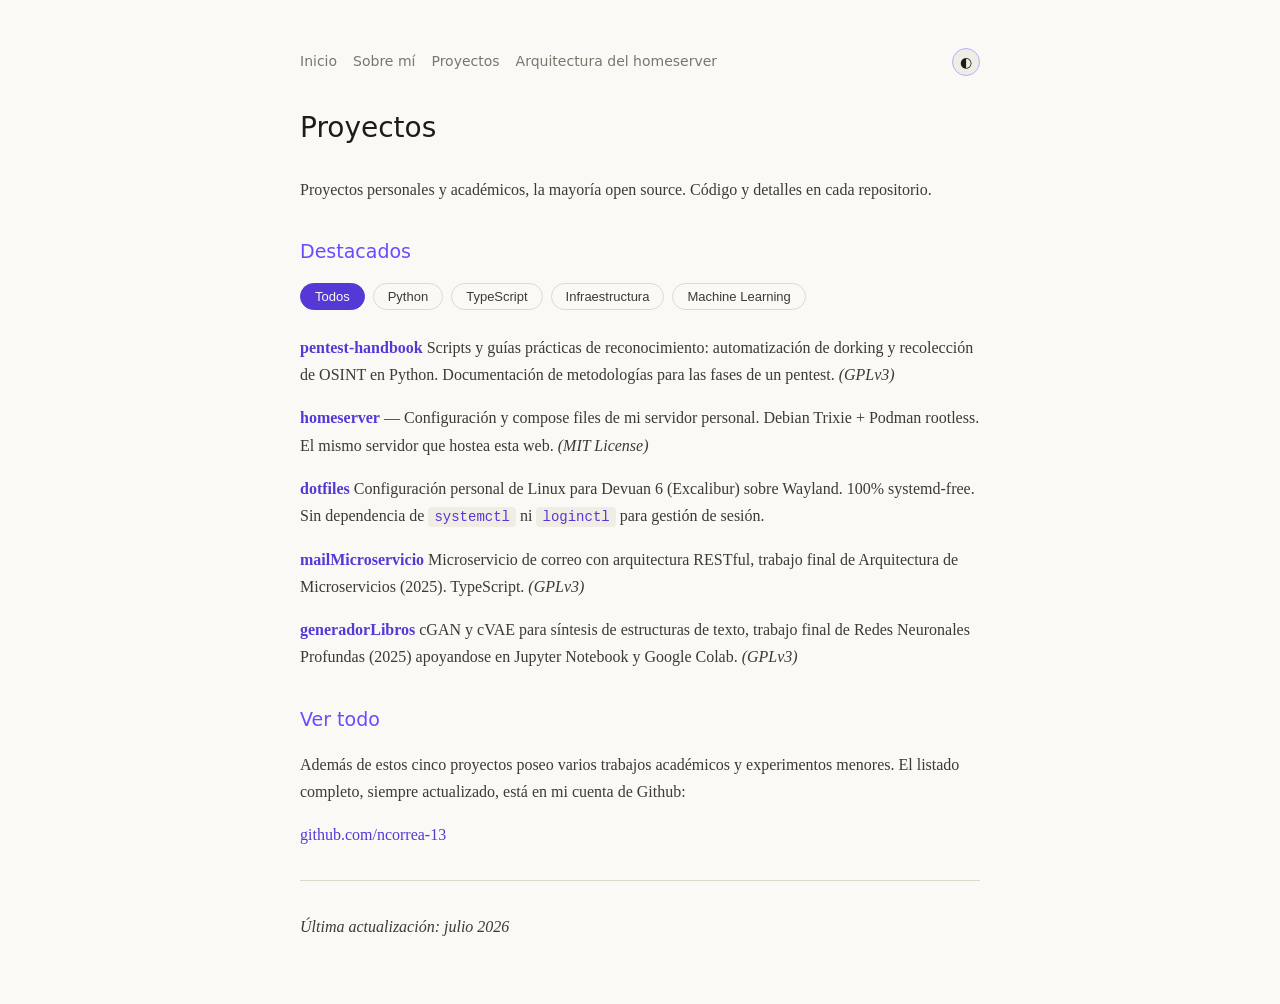
==== html/proyectos.html @ f77ec105 "feat: html actual en producción" ====
<!doctype html>
<html xmlns="http://www.w3.org/1999/xhtml" lang="es" xml:lang="es">
  <head>
    <meta charset="utf-8" />
    <meta name="generator" content="pandoc" />
    <meta
      name="viewport"
      content="width=device-width, initial-scale=1.0, user-scalable=yes"
    />
    <title>Proyectos</title>
    <style>
      code {
        white-space: pre-wrap;
      }
      span.smallcaps {
        font-variant: small-caps;
      }
      div.columns {
        display: flex;
        gap: min(4vw, 1.5em);
      }
      div.column {
        flex: auto;
        overflow-x: auto;
      }
      div.hanging-indent {
        margin-left: 1.5em;
        text-indent: -1.5em;
      }
      /* The extra [class] is a hack that increases specificity enough to
       override a similar rule in reveal.js */
      ul.task-list[class] {
        list-style: none;
      }
      ul.task-list li input[type="checkbox"] {
        font-size: inherit;
        width: 0.8em;
        margin: 0 0.8em 0.2em -1.6em;
        vertical-align: middle;
      }
      .display.math {
        display: block;
        text-align: center;
        margin: 0.5rem auto;
      }
    </style>
    <link rel="stylesheet" href="style.css" />
    <link
      rel="icon"
      href="data:image/svg+xml,<svg xmlns=%22http://www.w3.org/2000/svg%22 viewBox=%220 0 100 100%22><text y=%22.9em%22 font-size=%2290%22>🖥️</text></svg>"
    />
  </head>
  <body>
    <script>
      (function () {
        var stored = localStorage.getItem("theme");
        if (stored) {
          document.documentElement.setAttribute("data-theme", stored);
        }
      })();
      function toggleTheme() {
        var current = document.documentElement.getAttribute("data-theme");
        var prefersDark = window.matchMedia(
          "(prefers-color-scheme: dark)",
        ).matches;
        var effectiveCurrent = current || (prefersDark ? "dark" : "light");
        var next = effectiveCurrent === "dark" ? "light" : "dark";
        document.documentElement.setAttribute("data-theme", next);
        localStorage.setItem("theme", next);
      }
    </script>
    <nav class="site-nav">
      <a href="index.html">Inicio</a> <a href="sobre-mi.html">Sobre mí</a>
      <a href="proyectos.html">Proyectos</a>
      <a href="sobre-el-proyecto.html">Arquitectura del homeserver</a>
      <button
        class="theme-toggle"
        id="theme-toggle"
        aria-label="Cambiar tema"
        onclick="toggleTheme()"
      >
        ◐
      </button>
    </nav>
    <h1 id="proyectos">Proyectos</h1>
    <p>
      Proyectos personales y académicos, la mayoría open source. Código y
      detalles en cada repositorio.
    </p>
    <h2 id="destacados">Destacados</h2>
    <div class="filter-bar" id="filter-bar">
      <button class="filter-btn active" data-filter="all">Todos</button>
      <button class="filter-btn" data-filter="python">Python</button>
      <button class="filter-btn" data-filter="typescript">TypeScript</button>
      <button class="filter-btn" data-filter="infra">Infraestructura</button>
      <button class="filter-btn" data-filter="ml">Machine Learning</button>
    </div>
    <div class="project-card" data-tags="python infra">
      <p>
        <strong
          ><a href="https://github.com/ncorrea-13/pentest-handbook"
            >pentest-handbook</a
          ></strong
        >
        Scripts y guías prácticas de reconocimiento: automatización de dorking y
        recolección de OSINT en Python. Documentación de metodologías para las
        fases de un pentest. <em>(GPLv3)</em>
      </p>
    </div>
    <div class="project-card" data-tags="infra">
      <p>
        <strong
          ><a href="https://github.com/ncorrea-13/homeserver"
            >homeserver</a
          ></strong
        >
        — Configuración y compose files de mi servidor personal. Debian Trixie +
        Podman rootless. El mismo servidor que hostea esta web.
        <em>(MIT License)</em>
      </p>
    </div>
    <div class="project-card" data-tags="infra">
      <p>
        <strong
          ><a href="https://github.com/ncorrea-13/dotfiles">dotfiles</a></strong
        >
        Configuración personal de Linux para Devuan 6 (Excalibur) sobre Wayland.
        100% systemd-free. Sin dependencia de <code>systemctl</code> ni
        <code>loginctl</code> para gestión de sesión.
      </p>
    </div>
    <div class="project-card" data-tags="typescript">
      <p>
        <strong
          ><a href="https://github.com/ncorrea-13/mailMicroservicio"
            >mailMicroservicio</a
          ></strong
        >
        Microservicio de correo con arquitectura RESTful, trabajo final de
        Arquitectura de Microservicios (2025). TypeScript. <em>(GPLv3)</em>
      </p>
    </div>
    <div class="project-card" data-tags="python ml">
      <p>
        <strong
          ><a href="https://github.com/ncorrea-13/generadorLibros"
            >generadorLibros</a
          ></strong
        >
        cGAN y cVAE para síntesis de estructuras de texto, trabajo final de
        Redes Neuronales Profundas (2025) apoyandose en Jupyter Notebook y
        Google Colab. <em>(GPLv3)</em>
      </p>
    </div>
    <script>
      (function () {
        var buttons = document.querySelectorAll(".filter-btn");
        var cards = document.querySelectorAll(".project-card");
        buttons.forEach(function (btn) {
          btn.addEventListener("click", function () {
            buttons.forEach(function (b) {
              b.classList.remove("active");
            });
            btn.classList.add("active");
            var filter = btn.getAttribute("data-filter");
            cards.forEach(function (card) {
              var tags = card.getAttribute("data-tags");
              card.classList.toggle(
                "hidden",
                filter !== "all" && tags.indexOf(filter) === -1,
              );
            });
          });
        });
      })();
    </script>
    <h2 id="ver-todo">Ver todo</h2>
    <p>
      Además de estos cinco proyectos poseo varios trabajos académicos y
      experimentos menores. El listado completo, siempre actualizado, está en mi
      cuenta de Github:
    </p>
    <p><a href="https://github.com/ncorrea-13">github.com/ncorrea-13</a></p>
    <hr />
    <p><em>Última actualización: julio 2026</em></p>
  </body>
</html>
---- html/style.css ----
:root {
  --bg: #1e1e1e;
  --text: #b8b8b8;
  --heading: #e0e0e0;
  --border: #333;
  --accent: #c9b8ff;
  --accent-strong: #9c8cff;
  --code-bg: #2a2a2a;
  --code-text: #d4c5ff;
  --muted: #8a8a8a;
  --card-bg: #211b30;
  --card-border: #7f77dd;
  color-scheme: dark;
}

@media (prefers-color-scheme: light) {
  :root {
    --bg: #faf9f6;
    --text: #3d3a34;
    --heading: #1e1c18;
    --border: #ddd8cc;
    --accent: #6d4aff;
    --accent-strong: #5638d6;
    --code-bg: #f0ede4;
    --code-text: #5638d6;
    --muted: #7a766c;
    --card-bg: #f0ede4;
    --card-border: #b8acff;
    color-scheme: light;
  }
}

html[data-theme="dark"] {
  --bg: #1e1e1e;
  --text: #b8b8b8;
  --heading: #e0e0e0;
  --border: #333;
  --accent: #c9b8ff;
  --accent-strong: #9c8cff;
  --code-bg: #2a2a2a;
  --code-text: #d4c5ff;
  --muted: #8a8a8a;
  --card-bg: #211b30;
  --card-border: #7f77dd;
  color-scheme: dark;
}

html[data-theme="light"] {
  --bg: #faf9f6;
  --text: #3d3a34;
  --heading: #1e1c18;
  --border: #ddd8cc;
  --accent: #6d4aff;
  --accent-strong: #5638d6;
  --code-bg: #f0ede4;
  --code-text: #5638d6;
  --muted: #7a766c;
  --card-bg: #f0ede4;
  --card-border: #b8acff;
  color-scheme: light;
}

* {
  transition:
    background-color 0.25s ease,
    color 0.25s ease,
    border-color 0.25s ease;
}

body {
  background: var(--bg);
  color: var(--text);
  font-family: Georgia, "Times New Roman", serif;
  font-size: 16px;
  line-height: 1.7;
  max-width: 680px;
  margin: 0 auto;
  padding: 3rem 1.5rem;
  opacity: 0;
  animation: fadeIn 0.5s ease forwards;
}

@keyframes fadeIn {
  from {
    opacity: 0;
    transform: translateY(6px);
  }
  to {
    opacity: 1;
    transform: translateY(0);
  }
}

@media (prefers-reduced-motion: reduce) {
  body {
    animation: none;
    opacity: 1;
  }
  * {
    transition: none !important;
  }
}

h1,
h2,
h3 {
  color: var(--heading);
  font-weight: 400;
  font-family: "Segoe UI", system-ui, sans-serif;
}

h1 {
  font-size: 28px;
  margin-bottom: 1.5rem;
}

h2 {
  color: var(--accent);
  font-size: 19px;
  margin-top: 2rem;
}

/* Site nav */
.site-nav {
  display: flex;
  align-items: center;
  flex-wrap: wrap;
  gap: 0.5rem 1rem;
  font-family: "Segoe UI", system-ui, sans-serif;
  font-size: 14px;
  margin: 0 0 1.75rem;
}
.site-nav a {
  color: var(--muted);
}
.site-nav a:hover {
  color: var(--accent-strong);
  text-decoration: underline;
}

a {
  color: var(--accent-strong);
  text-decoration: none;
}
a:hover {
  text-decoration: underline;
}

code {
  background: var(--code-bg);
  color: var(--code-text);
  padding: 2px 6px;
  border-radius: 4px;
  font-family: "Fira Code", monospace;
  font-size: 14px;
}

pre {
  background: var(--code-bg);
  padding: 1rem;
  border-radius: 8px;
  overflow-x: auto;
}

pre.mermaid {
  max-width: none;
  width: 90vw;
  margin-left: calc(50% - 45vw);
  margin-right: calc(50% - 45vw);
  background: none;
  text-align: center;
}

blockquote {
  border-left: 3px solid var(--accent-strong);
  margin-left: 0;
  padding-left: 1rem;
  color: var(--muted);
}

hr {
  border: none;
  border-top: 1px solid var(--border);
  margin: 2rem 0;
}

ul,
ol {
  padding-left: 1.2rem;
}

li {
  margin-bottom: 6px;
}

/* External link buttons */
.btn {
  display: inline-block;
  background: transparent;
  border: 1px solid var(--card-border);
  color: var(--heading);
  padding: 7px 16px;
  border-radius: 8px;
  font-family: "Segoe UI", system-ui, sans-serif;
  font-size: 14px;
  text-decoration: none !important;
  margin: 4px 6px 4px 0;
}
.btn:hover {
  background: var(--card-bg);
  border-color: var(--accent-strong);
}
.theme-toggle {
  margin-left: auto;
  flex-shrink: 0;
  background: var(--card-bg);
  border: 1px solid var(--card-border);
  color: var(--heading);
  width: 28px;
  height: 28px;
  border-radius: 50%;
  cursor: pointer;
  font-size: 14px;
  display: flex;
  align-items: center;
  justify-content: center;
}
.theme-toggle:hover {
  border-color: var(--accent-strong);
}

/* Uptime counter */
.uptime-box {
  background: var(--card-bg);
  border: 1px solid var(--card-border);
  border-radius: 10px;
  padding: 1rem 1.25rem;
  margin: 1.5rem 0;
  font-family: "Segoe UI", system-ui, sans-serif;
}
.uptime-label {
  font-size: 12px;
  color: var(--muted);
  text-transform: uppercase;
  letter-spacing: 0.05em;
  margin: 0 0 4px;
}
.uptime-value {
  font-size: 20px;
  color: var(--accent);
  margin: 0;
}

/* Project filter */
.filter-bar {
  display: flex;
  gap: 8px;
  flex-wrap: wrap;
  margin: 1rem 0 1.5rem;
  font-family: "Segoe UI", system-ui, sans-serif;
}
.filter-btn {
  background: transparent;
  border: 1px solid var(--border);
  color: var(--text);
  padding: 5px 14px;
  border-radius: 20px;
  font-size: 13px;
  cursor: pointer;
}
.filter-btn:hover {
  border-color: var(--accent-strong);
  color: var(--heading);
}
.filter-btn.active {
  background: var(--accent-strong);
  border-color: var(--accent-strong);
  color: var(--bg);
}
.project-card {
  transition:
    opacity 0.25s ease,
    max-height 0.25s ease,
    transform 0.25s ease;
}
.project-card.hidden {
  display: none;
}

/* Hero */
.hero {
  display: flex;
  align-items: center;
  gap: 1.5rem;
  margin-bottom: 1.5rem;
}
.hero-photo {
  width: 96px;
  height: 96px;
  border-radius: 50%;
  object-fit: cover;
  flex-shrink: 0;
  border: 1px solid var(--card-border);
}
.hero-photo.large {
  width: 160px;
  height: 160px;
}
.hero-name {
  font-family: "Segoe UI", system-ui, sans-serif;
  font-size: 26px;
  font-weight: 600;
  color: var(--heading);
  margin: 0 0 4px;
}
.hero-tagline {
  font-family: "Segoe UI", system-ui, sans-serif;
  font-size: 15px;
  color: var(--accent);
  margin: 0;
}
@media (max-width: 480px) {
  .hero {
    flex-direction: column;
    align-items: flex-start;
    text-align: left;
  }
}

/* Skill tags */
.tag-group {
  margin: 1rem 0 1.25rem;
}
.tag-group-label {
  font-family: "Segoe UI", system-ui, sans-serif;
  font-size: 11px;
  color: var(--muted);
  text-transform: uppercase;
  letter-spacing: 0.05em;
  margin: 0 0 6px;
}
.tag-row {
  display: flex;
  flex-wrap: wrap;
  gap: 8px;
  margin: 0;
  font-family: "Segoe UI", system-ui, sans-serif;
}
.tag {
  background: var(--code-bg);
  color: var(--code-text);
  border: 1px solid var(--border);
  padding: 4px 12px;
  border-radius: 20px;
  font-size: 13px;
}

/* Compact uptime badge (used inside the index "Destacado" callout) */
.uptime-box.compact {
  display: flex;
  width: fit-content;
  align-items: baseline;
  gap: 8px;
  padding: 0.5rem 0.9rem;
  margin: 0.75rem auto 0;
}
.uptime-box.compact .uptime-label {
  margin: 0;
}
.uptime-box.compact .uptime-value {
  font-size: 15px;
}
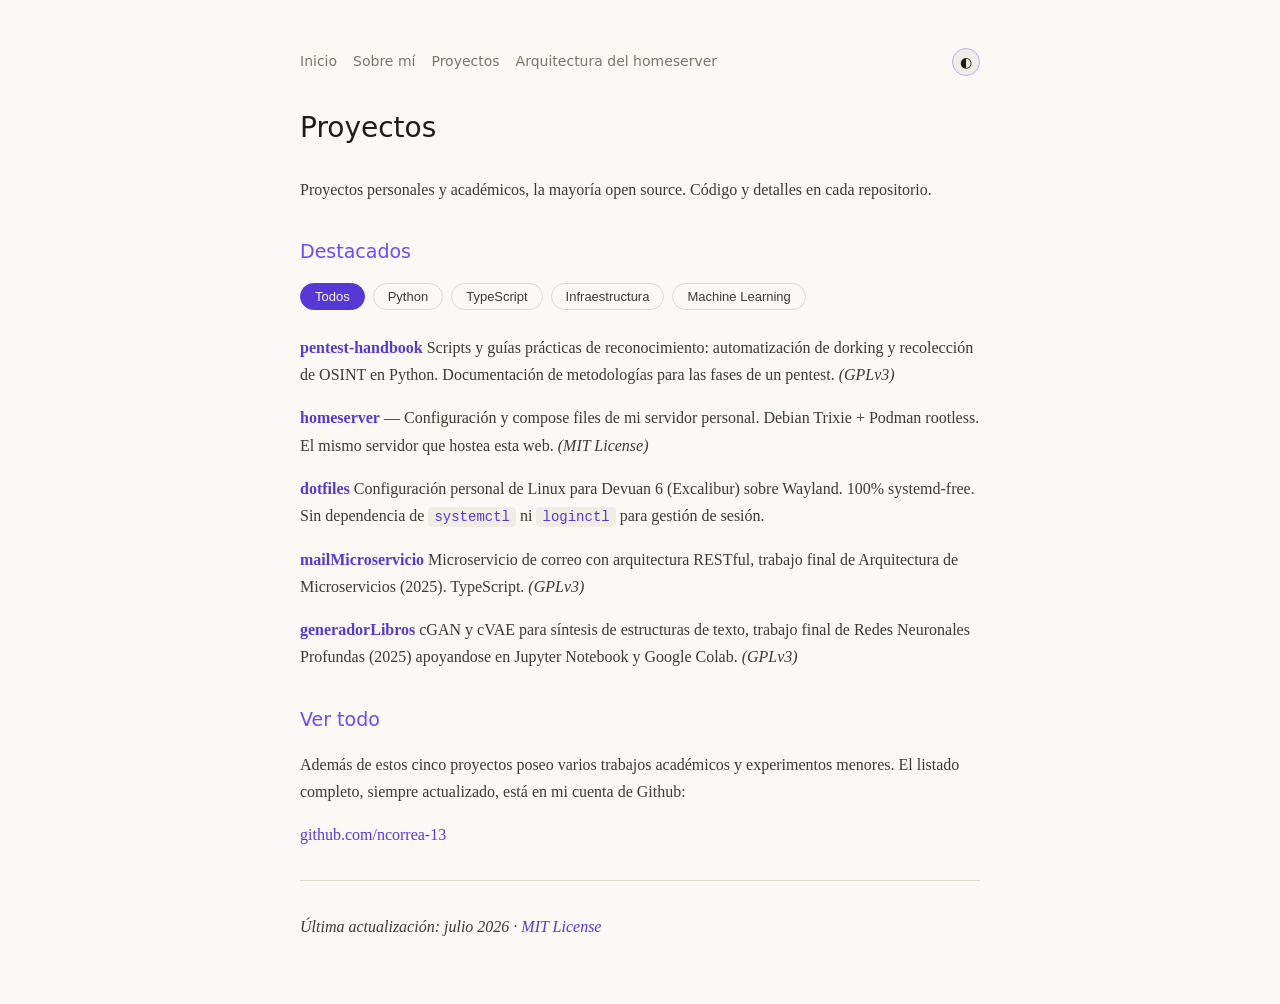
==== commit c199a6c4: "feat: actualizado los footers" ====
--- a/html/proyectos.html
+++ b/html/proyectos.html
@@ -182,6 +182,14 @@
     </p>
     <p><a href="https://github.com/ncorrea-13">github.com/ncorrea-13</a></p>
     <hr />
-    <p><em>Última actualización: julio 2026</em></p>
+    <p>
+      <em
+        >Última actualización: julio 2026 ·
+        <a
+          href="https://github.com/ncorrea-13/homeserver-landing/blob/main/LICENSE"
+          >MIT License</a
+        ></em
+      >
+    </p>
   </body>
 </html>
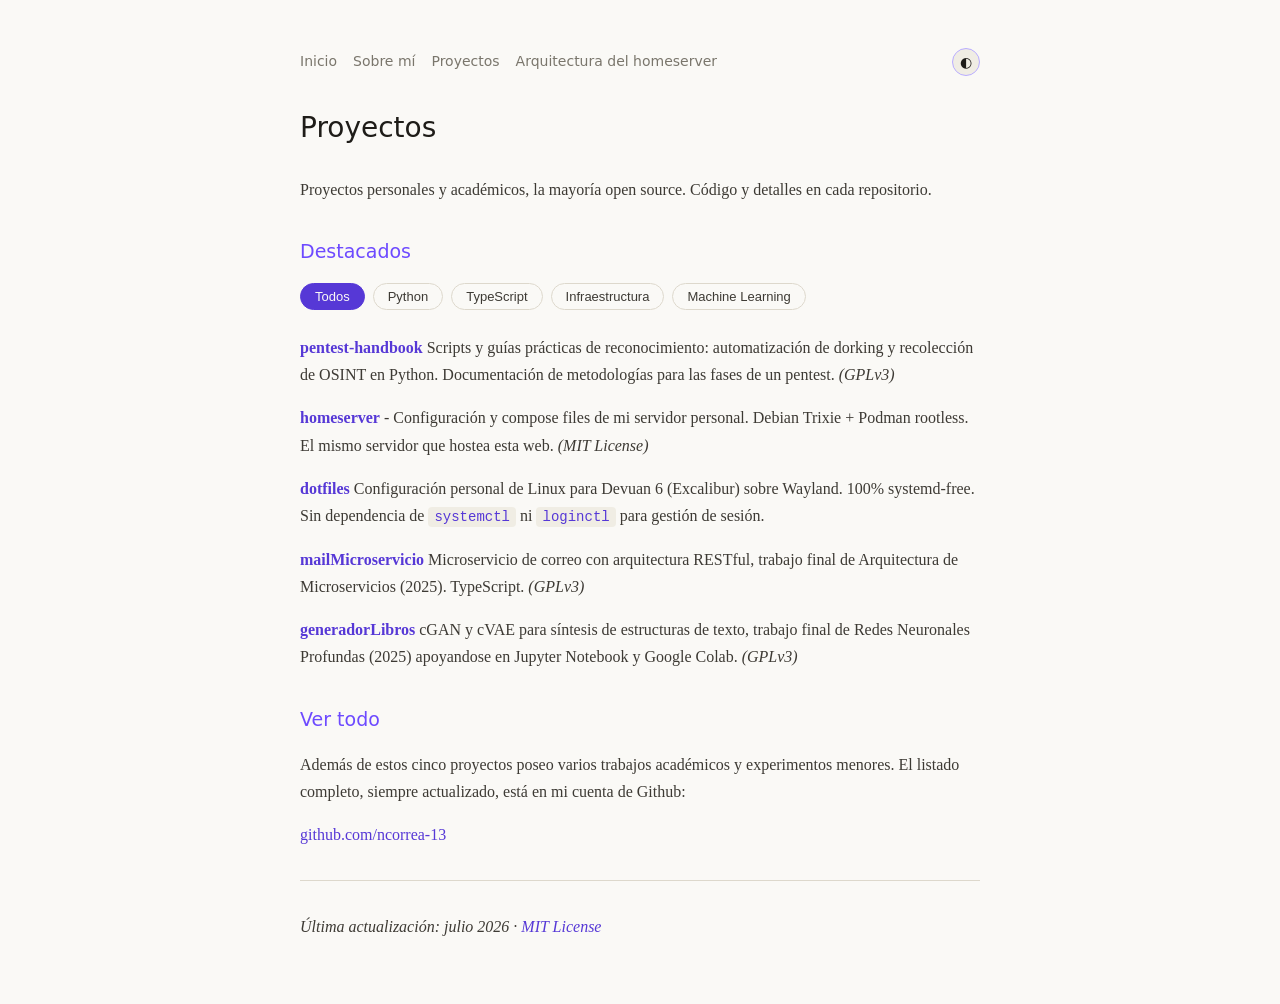
==== commit a9cab511: "refactor: detalles menores, actualizada cantidad de materias" ====
--- a/html/proyectos.html
+++ b/html/proyectos.html
@@ -114,7 +114,7 @@
             >homeserver</a
           ></strong
         >
-        — Configuración y compose files de mi servidor personal. Debian Trixie +
+        - Configuración y compose files de mi servidor personal. Debian Trixie +
         Podman rootless. El mismo servidor que hostea esta web.
         <em>(MIT License)</em>
       </p>
